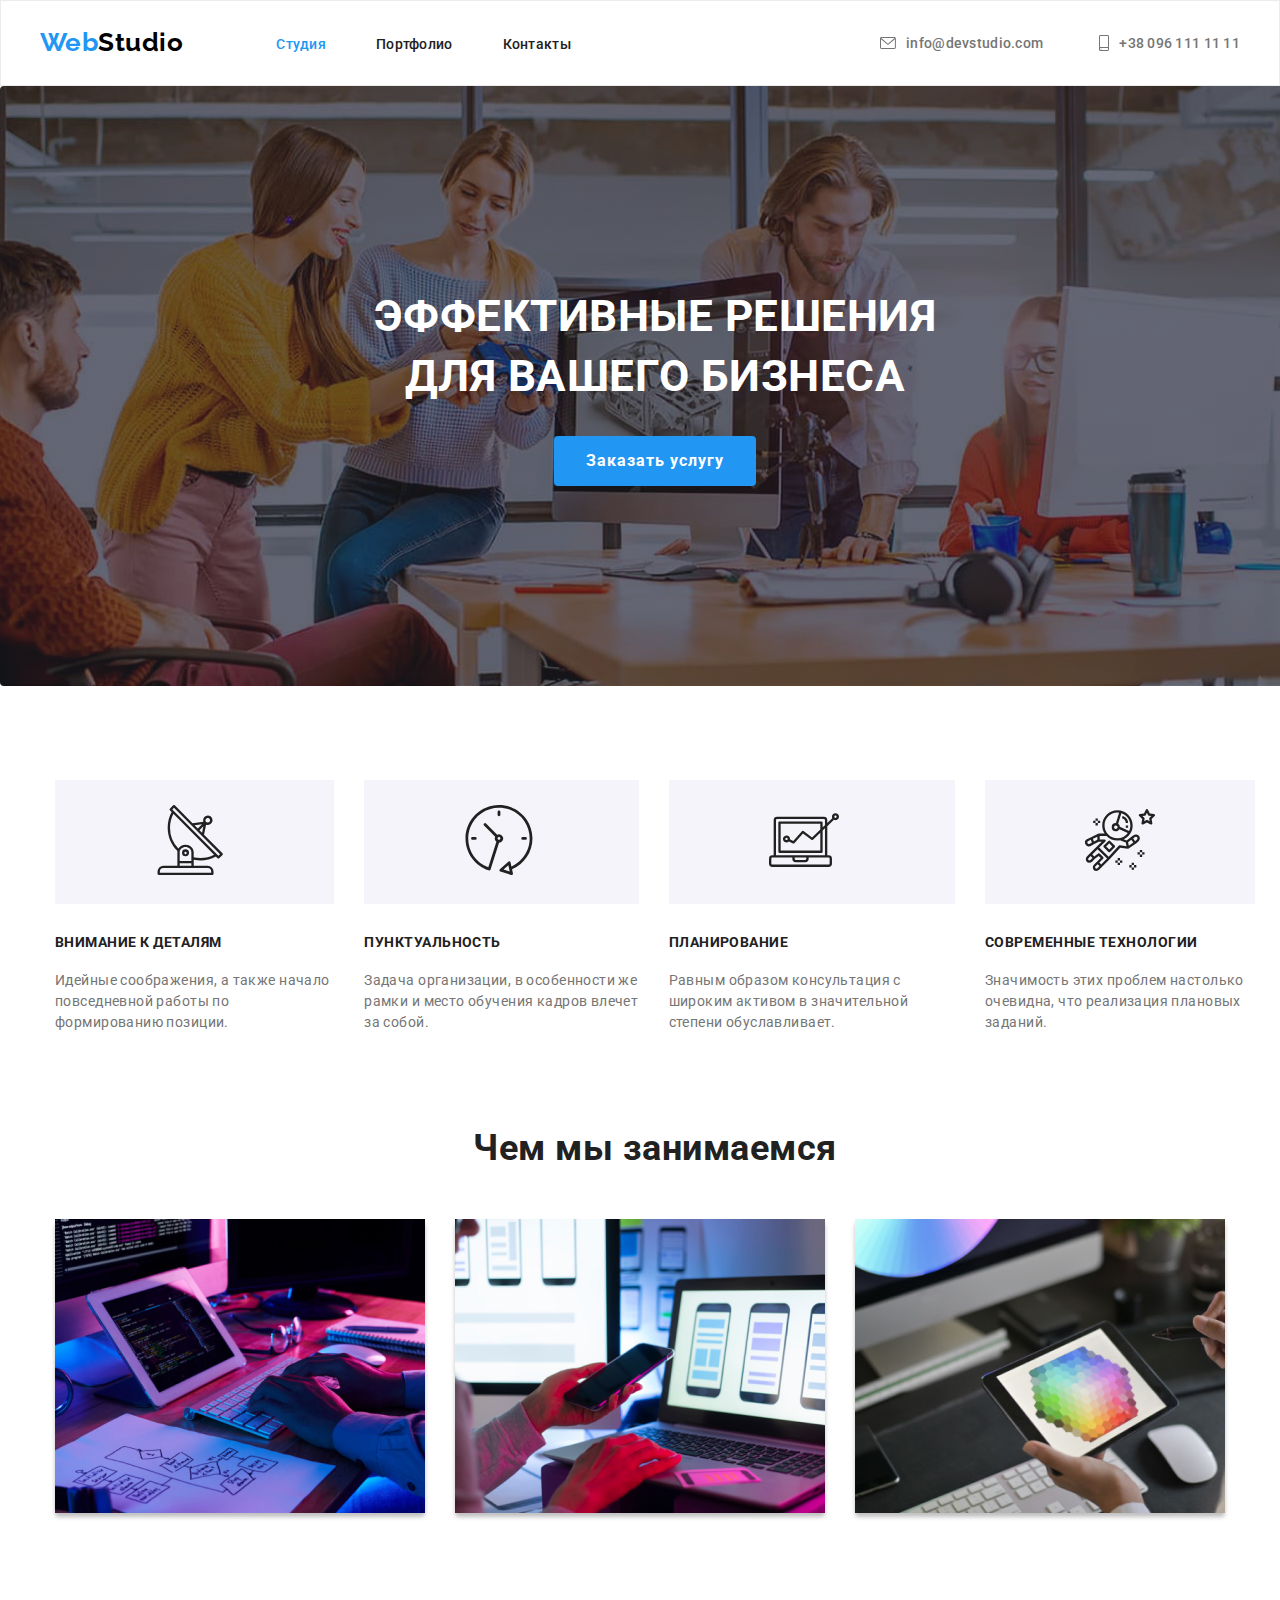
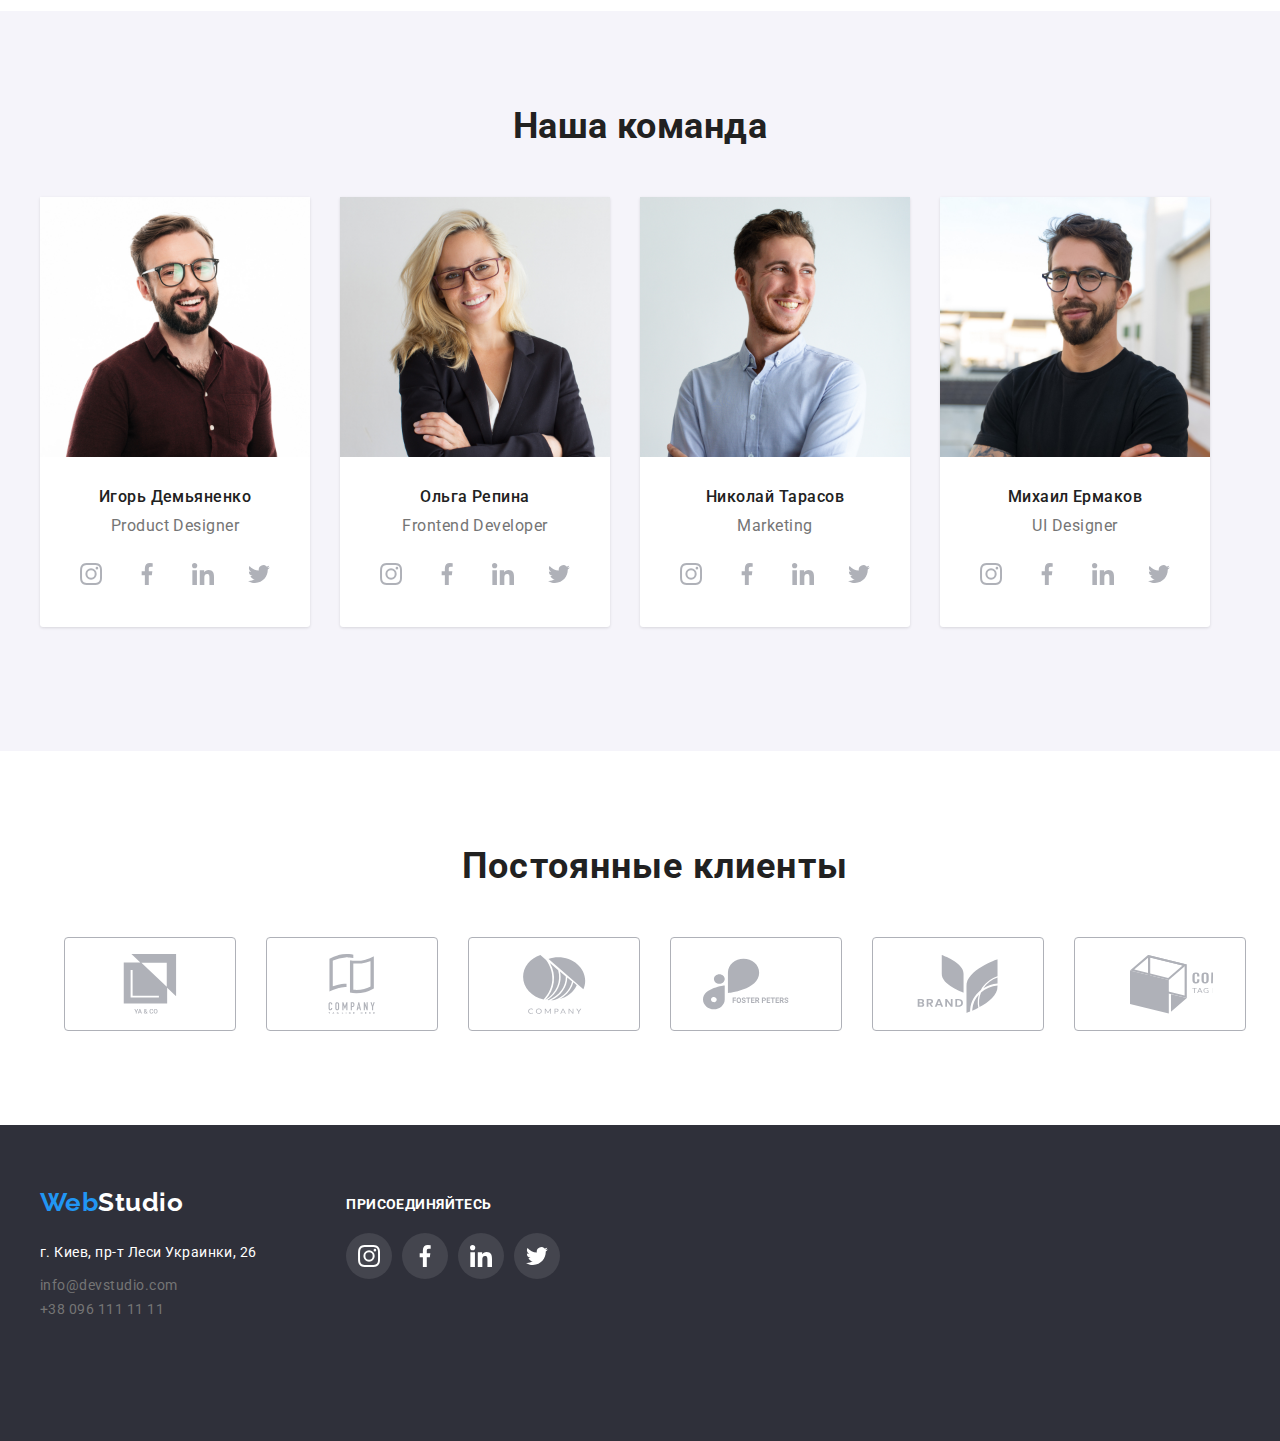
==== index.html @ a24ef48e "add files" ====
<!DOCTYPE html>
<html lang="ru">
  <head>
    <meta charset="UTF-8" />
    <meta http-equiv="X-UA-Compatible" content="IE=edge" />
    <meta name="viewport" content="width=e, initial-scale=1.0" />
    <title>WebStudio</title>
    <link
      rel="stylesheet"
      href="https://cdnjs.cloudflare.com/ajax/libs/modern-normalize/1.0.0/modern-normalize.min.css"
      integrity="sha512-ISS7cAi1PEhQ8jnbJpJZMd29NlhNj4AWYyLOSp2CE/CsHxTCu+r+t0D2yoJudVrd0/8fTVPUVDzY5Tvli75u/g=="
      crossorigin="anonymous"
      referrerpolicy="no-referrer"
    />
    <link rel="preconnect" href="https://fonts.gstatic.com" />
    <link
      href="https://fonts.googleapis.com/css2?family=Raleway:wght@400;500;700&family=Roboto:wght@400;500;700&display=swap"
      rel="stylesheet"
    />
    <link rel="stylesheet" href="./css/styles.css" />
  </head>
  <body>
    <!-- Header -->
    <header class="page-header">
      <nav class="container nav">
        <a href="#" class="logo">Web<span class="logo-part">Studio</span></a>
        <ul class="site-nav list">
          <li class="item"><a href="#" class="link current">Студия</a></li>
          <li class="item"><a href="./portfolio.html" class="link">Портфолио</a></li>
          <li class="item"><a href="#" class="link">Контакты</a></li>
        </ul>
        <ul class="list auth-nav">
          <li class="item-nav">
            <svg class="icons-nav link" width="16" height="20">
              <use href="./images/symbol-defs.svg#icon-envelope"></use>
            </svg>
            <a href="mailto:info@devstudio.com" class="link tel-mail"> info@devstudio.com</a>
          </li>
          <li class="item-nav">
            <svg class="icons-nav link" width="16" height="16">
              <use href="./images/symbol-defs.svg#icon-smartphone"></use>
            </svg>
            <a href="tel:+380961111111" class="link tel-mail">+38 096 111 11 11</a>
          </li>
        </ul>
      </nav>
    </header>
    <!-- Main -->
    <main>
      <!-- hero -->
      <section class="hero ">
        <div class="container">
          <h1 class="slogan">
            Эффективные решения <br />
            для вашего бизнеса
          </h1>
          <button class="button btn-primary" type="reset">Заказать услугу</button>
        </div>
      </section>
      <!-- hero benefits -->
      <section class="section">
        <div class="container">
          <ul class="list hero-discr">
            <li class="hero-container">
              <div class="hero-icons">
                <svg class="icons" width="70" height="70">
                  <use href="images/symbol-defs.svg#icon-attention"></use>
                </svg>
              </div>
              <h3 class="hero-items">Внимание к деталям</h3>
              <p class="hero-details">
                Идейные соображения, а также начало повседневной работы по формированию позиции.
              </p>
            </li>
            <li class="hero-container">
              <div class="hero-icons">
                <svg class="icons" width="70" height="70">
                  <use href="images/symbol-defs.svg#icon-clock-1"></use>
                </svg>
              </div>
              <h3 class="hero-items">Пунктуальность</h3>
              <p class="hero-details">
                Задача организации, в особенности же рамки и место обучения кадров влечет за собой.
              </p>
            </li>
            <li class="hero-container">
              <div class="hero-icons">
                <svg class="icons" width="70" height="70">
                  <use href="images/symbol-defs.svg#icon-Vector"></use>
                </svg>
              </div>
              <h3 class="hero-items">Планирование</h3>
              <p class="hero-details">
                Равным образом консультация с широким активом в значительной степени обуславливает.
              </p>
            </li>
            <li class="hero-container">
              <div class="hero-icons">
                <svg class="icons" width="70" height="70">
                  <use href="images/symbol-defs.svg#icon-astronaut"></use>
                </svg>
              </div>
              <h3 class="hero-items">Современные технологии</h3>
              <p class="hero-details">
                Значимость этих проблем настолько очевидна, что реализация плановых заданий.
              </p>
            </li>
          </ul>
        </div>
      </section>
      <!-- images -->
      <section class="section">
        <div class="container">
          <div class="images-container">
            <h2 class="about">Чем мы занимаемся</h2>
            <ul class="list images">
              <li class="image-item">
                <img src="images/img11.jpg" alt="разработка вебсайтов" width="370" />
              </li>
              <li class="image-item">
                <img src="images/img22.jpg" alt="адаптивный дизайн" width="370" />
              </li>
              <li class="image-item"><img src="images/img33.jpg" alt="дизайн" width="370" /></li>
            </ul>
          </div>
        </div>
      </section>
      <!--team -->
      <section class="team-container">
        <div class="container">
          <h2 class="our-team">Наша команда</h2>
          <ul class="list team">
            <li class="team-member">
              <img src="images/imgigor.jpg" alt="Игорь Демьяненко" width="270" />
              <h3 class="name">Игорь Демьяненко</h3>
              <p class="job">Product Designer</p>
              <ul class="list social-container">
                <li class="social-icons-list">
                  <a href="#" class="social-links">
                    <svg class="social-icons" width="44" height="44">
                      <use href="images/symbol-defs.svg#icon-instagram"></use>
                    </svg>
                  </a>
                </li>
                <li class="social-icons-list">
                  <a href="#" class="social-links">
                    <svg class="social-icons" width="44" height="44">
                      <use href="images/symbol-defs.svg#icon-facebook"></use>
                    </svg>
                  </a>
                </li>
                <li class="social-icons-list">
                  <a href="#" class="social-links">
                    <svg class="social-icons" width="44" height="44">
                      <use href="images/symbol-defs.svg#icon-linkedin"></use>
                    </svg>
                  </a>
                </li>
                <li class="social-icons-list">
                  <a href="#" class="social-links">
                    <svg class="social-icons" width="44" height="44">
                      <use href="images/symbol-defs.svg#icon-twitter"></use>
                    </svg>
                  </a>
                </li>
              </ul>
            </li>
            <li class="team-member">
              <img src="images/imgolga.jpg" alt="Ольга Репина" width="270" />
              <h3 class="name">Ольга Репина</h3>
              <p class="job">Frontend Developer</p>
              <ul class="list social-container">
                <li class="social-icons-list">
                  <a href="#" class="social-links">
                    <svg class="social-icons" width="44" height="44">
                      <use href="images/symbol-defs.svg#icon-instagram"></use>
                    </svg>
                  </a>
                </li>
                <li class="social-icons-list">
                  <a href="#" class="social-links">
                    <svg class="social-icons" width="44" height="44">
                      <use href="images/symbol-defs.svg#icon-facebook"></use>
                    </svg>
                  </a>
                </li>
                <li class="social-icons-list">
                  <a href="#" class="social-links">
                    <svg class="social-icons" width="44" height="44">
                      <use href="images/symbol-defs.svg#icon-linkedin"></use>
                    </svg>
                  </a>
                </li>
                <li class="social-icons-list">
                  <a href="#" class="social-links">
                    <svg class="social-icons" width="44" height="44">
                      <use href="images/symbol-defs.svg#icon-twitter"></use>
                    </svg>
                  </a>
                </li>
              </ul>
            </li>
            <li class="team-member">
              <img src="images/imgnik.jpg" alt="Николай Тарасов" width="270" />
              <h3 class="name">Николай Тарасов</h3>
              <p class="job">Marketing</p>
              <ul class="list social-container">
                <li class="social-icons-list">
                  <a href="#" class="social-links">
                    <svg class="social-icons" width="44" height="44">
                      <use href="images/symbol-defs.svg#icon-instagram"></use>
                    </svg>
                  </a>
                </li>
                <li class="social-icons-list">
                  <a href="#" class="social-links">
                    <svg class="social-icons" width="44" height="44">
                      <use href="images/symbol-defs.svg#icon-facebook"></use>
                    </svg>
                  </a>
                </li>
                <li class="social-icons-list">
                  <a href="#" class="social-links">
                    <svg class="social-icons" width="44" height="44">
                      <use href="images/symbol-defs.svg#icon-linkedin"></use>
                    </svg>
                  </a>
                </li>
                <li class="social-icons-list">
                  <a href="#" class="social-links">
                    <svg class="social-icons" width="44" height="44">
                      <use href="images/symbol-defs.svg#icon-twitter"></use>
                    </svg>
                  </a>
                </li>
              </ul>
            </li>
            <li class="team-member">
              <img src="images/imgmih.jpg" alt="Михаил Ермаков" width="270" />
              <h3 class="name">Михаил Ермаков</h3>
              <p class="job">UI Designer</p>
              <ul class="list social-container">
                <li class="social-icons-list">
                  <a href="#" class="social-links">
                    <svg class="social-icons" width="44" height="44">
                      <use href="images/symbol-defs.svg#icon-instagram"></use>
                    </svg>
                  </a>
                </li>
                <li class="social-icons-list">
                  <a href="#" class="social-links">
                    <svg class="social-icons" width="44" height="44">
                      <use href="images/symbol-defs.svg#icon-facebook"></use>
                    </svg>
                  </a>
                </li>
                <li class="social-icons-list">
                  <a href="#" class="social-links">
                    <svg class="social-icons" width="44" height="44">
                      <use href="images/symbol-defs.svg#icon-linkedin"></use>
                    </svg>
                  </a>
                </li>
                <li class="social-icons-list">
                  <a href="#" class="social-links">
                    <svg class="social-icons" width="44" height="44">
                      <use href="images/symbol-defs.svg#icon-twitter"></use>
                    </svg>
                  </a>
                </li>
              </ul>
            </li>
          </ul>
        </div>
      </section>

      <!--clients -->
      <section class="section">
        <div class="container">
          <div class="clients-container">
            <h2 class="about-clients">Постоянные клиенты</h2>
            <ul class="list clients">
              <li class="clients-list">
                <a href="#" class="icons-clients-list">
                  <svg class="icons-clients" width="106" height="60">
                    <use href="images/symbol-defs.svg#icon-client1"></use>
                  </svg>
                </a>
              </li>
              <li class="clients-list">
                <a href="#" class="icons-clients-list">
                  <svg class="icons-clients" width="106" height="60">
                    <use href="images/symbol-defs.svg#icon-client2"></use>
                  </svg>
                </a>
              </li>
              <li class="clients-list">
                <a href="#" class="icons-clients-list">
                  <svg class="icons-clients" width="106" height="60">
                    <use href="images/symbol-defs.svg#icon-client3"></use>
                  </svg>
                </a>
              </li>
              <li class="clients-list">
                <a href="#" class="icons-clients-list">
                  <svg class="icons-clients" width="106" height="60">
                    <use href="images/symbol-defs.svg#icon-client4"></use>
                  </svg>
                </a>
              </li>
              <li class="clients-list">
                <a href="#" class="icons-clients-list">
                  <svg class="icons-clients" width="106" height="60">
                    <use href="images/symbol-defs.svg#icon-client5"></use>
                  </svg>
                </a>
              </li>
              <li class="clients-list">
                <a href="#" class="icons-clients-list">
                  <svg class="icons-clients" width="106" height="60">
                    <use href="images/symbol-defs.svg#icon-client6"></use>
                  </svg>
                </a>
              </li>
            </ul>
          </div>
        </div>
      </section>
    </main>
    <!-- Footer -->
    <footer class="footer">
      <div class="container footer-container">
        <div class="adress-container">
          <a href="#" class="logo">Web<span class="logo-footer">Studio</span></a>
          <address class="address">
            <ul class="list">
              <li class="address-items">г. Киев, пр-т Леси Украинки, 26</li>
              <li>
                <a href="mailto:info@devstudio.com" class="address tel-mail">info@devstudio.com</a>
              </li>
              <li><a href="tel:+380961111111" class="address tel-mail">+38 096 111 11 11</a></li>
            </ul>
          </address>
        </div>
        <div class="social-footer">
          <a href="#" class="connect">присоединяйтесь</a>
          <ul class="list social-container">
            <li class="social-list-footer">
              <a href="#" class="social-links-footer">
                <svg class="social-icons-footer" width="44" height="44">
                  <use href="images/symbol-defs.svg#icon-instagram"></use>
                </svg>
              </a>
            </li>
            <li class="social-list-footer">
              <a href="#" class="social-links-footer">
                <svg class="social-icons-footer" width="44" height="44">
                  <use href="images/symbol-defs.svg#icon-facebook"></use>
                </svg>
              </a>
            </li>
            <li class="social-list-footer">
              <a href="#" class="social-links-footer">
                <svg class="social-icons-footer" width="44" height="44">
                  <use href="images/symbol-defs.svg#icon-linkedin"></use>
                </svg>
              </a>
            </li>
            <li class="social-list-footer">
              <a href="#" class="social-links-footer">
                <svg class="social-icons-footer" width="44" height="44">
                  <use href="images/symbol-defs.svg#icon-twitter"></use>
                </svg>
              </a>
            </li>
          </ul>
        </div>
      </div>
    </footer>
  </body>
</html>
---- css/styles.css ----
/* Colors */
:root {
  /* background */
  --secondary-background-color: #2196f3;
  --other-background-color: #f5f4fa;
  --social-links-color: #afb1b8;

  /* text */
  --primary-text-color: #212121;
  --secondary-text-color: #757575;

  /* other colors */
  --accent-color: #2196f3;
  --accent-color-background: #2f303a;
  --white-color: #ffffff;
  --black-color: #000000;
  --light-gray-color: #eeeeee;
  --btn-primary-color: #188ce8;
}

body {
  color: var(--primary-text-color);
  font-family: Roboto, sans-serif;
  font-style: normal;
  font-weight: normal;
  text-decoration: none;
  letter-spacing: 0.03em;
  padding: 0;
  margin: 0;
  text-align: center;
  width: 100%;
  fill: var(--secondary-text-color);
  align-items: center;
}
img {
  display: block;
}

h1,
h2,
h3,
h4,
h5,
h6,
p {
  padding: 0;
  margin: 0;
}

.list {
  list-style: none;
  text-decoration: none;
  padding: 0;
  margin: 0;
}

.container {
  width: 1200px;
  align-items: center;
  margin: 0 auto;
  padding-left: 15px;
  padding-right: 15px;
}

/* Header */
.page-header {
  background-color: var(--white-color);
  text-decoration: none;
  display: flex;
  margin: 0;
  padding: 0;
  align-items: center;
  text-align: center;
  border: 1px solid #ececec;
}

.nav {
  display: flex;
  align-items: center;
}
.logo {
  color: var(--accent-color);
  font-family: Raleway;
  font-weight: 700;
  font-size: 26px;
  line-height: 1.383;
  text-decoration: none;
  display: inline-block;
  margin-right: 93px;
}

.logo-part {
  color: var(--black-color);
  font-family: Raleway;
  font-weight: 700;
  line-height: 1.174;
}
.site-nav {
  display: flex;
  align-items: center;
}
.site-nav .link {
  padding-top: 32px;
  padding-bottom: 32px;
}
.item {
  margin-right: 50px;
  margin-left: auto;
  align-items: baseline;
  margin-bottom: 0;
}
.item:last-child {
  margin-right: 0;
}

.link {
  color: var(--primary-text-color);
  font-size: 14px;
  font-weight: 500;
  line-height: 1.143;
  text-decoration: none;
  letter-spacing: 0.02em;
  margin: 0;
  padding: 0;
}
.list .tel-mail {
  color: var(--secondary-text-color);
}

.current {
  color: var(--accent-color);
}

.link:hover,
.link:focus,
.link:active {
  color: var(--secondary-background-color);
}
.auth-nav {
  display: flex;
  align-items: center;
  padding-top: 32px;
  padding-bottom: 32px;
  margin-left: auto;
}
.item-nav {
  display: flex;
  align-items: center;
  margin-right: 50px;
  margin-left: auto;
  margin-bottom: 0;
  padding: 0;
}
.item-nav:last-child {
  margin-right: 0;
}
.icons-nav {
  align-items: center;
  margin-right: 10px;
  background-repeat: no-repeat;
  background-position: center;
  background-size: cover;
  display: inline-block;
  stroke-width: 0;
  stroke: currentColor;
}

.tel-mail .icons-nav {
  fill: currentColor;
}

/* fill: var(--secondary-text-color); */

.item-nav:hover,
.item-nav:active {
  fill: var(--accent-color);
  color: var(--secondary-background-color);
}
/* Hero section:  part 1 - slogan and btn */

.section {
  padding-top: 94px;
  padding-left: 15px;
  padding-right: 15px;
  max-width: 1600px;
  display: inline-block;
  align-items: center;
  width: 100%;
}

.hero {
  color: var(--white-color);
  background-color: var(--accent-color-background);
  background-image: linear-gradient(to left, rgba(47, 48, 58, 0.4), rgba(47, 48, 58, 0.4)),
    url('../images/overlay.jpg');
  background-repeat: no-repeat;
  background-position: center;
  background-size: cover;
  text-decoration: none;
  margin: 0;
  border-radius: 4px;
  padding-left: 15px;
  padding-right: 15px;
  max-width: 1600px;
  display: inline-block;
  align-items: center;
  width: 100%;
}
.slogan {
  font-size: 44px;
  line-height: 1.364;
  text-align: center;
  text-transform: uppercase;
  margin-top: 200px;
  margin-bottom: 30px;
}

/* Hero benefits:  part 2 - discription items */

.hero-discr {
  display: flex;
  flex-basis: calc(100% / 4 - 30px);
}
.hero-icons {
  padding: 25px 100px;
  margin-bottom: 30px;
  background-color: var(--other-background-color);
}
.icons {
  fill: var(--primary-text-color);
}

.hero-container {
  margin-right: 30px;
  text-align: left;
}
.hero-container:last-child {
  margin-right: 0;
}

.hero-items {
  font-size: 14px;
  font-style: normal;
  font-weight: 700;
  line-height: 1.142;
  text-transform: uppercase;
  margin-bottom: 10px;
}
.hero-details {
  font-size: 14px;
  line-height: 1.5;
  padding-top: 10px;
  letter-spacing: 0.03em;
  color: var(--secondary-text-color);
}

/* section presentation */
.about {
  font-size: 36px;
  font-weight: 700;
  line-height: 1.167;
  margin-bottom: 50px;
}
.images {
  display: flex;
  flex-basis: calc(100% / 3 - 30px);
}
.images .image-item {
  margin-right: 30px;
  box-shadow: 0px 4px 4px 0px #00000040;
  border-radius: 4px;
}

.image-item:last-child {
  margin-right: 0;
}
/* section team */
.team-container {
  background-color: var(--other-background-color);
  text-decoration: none;
  margin-top: 94px;
  padding-bottom: 94px;
}

.our-team {
  color: var(--primary-text-color);
  font-size: 36px;
  font-weight: 700;
  line-height: 1.167;
  text-align: center;
  padding-top: 94px;
  margin-bottom: 50px;
}
.team {
  display: flex;
  margin-top: 50px;
  flex-basis: calc(100% / 4 - 30px);
  padding-bottom: 30px;
}
.team-member {
  background-color: var(--white-color);
  text-decoration: none;
  margin-right: 30px;
  box-shadow: 0px 1px 3px 0px #0000001f;
  border-bottom-left-radius: 3px;
  border-bottom-right-radius: 3px;
  padding-bottom: 30px;
}

.team-member:last-child {
  margin-right: 0;
}
.name {
  font-size: 16px;
  font-weight: 500;
  line-height: 1.187;
  text-align: center;
  margin-bottom: 10px;
  padding-top: 30px;
}
.job {
  font-size: 16px;
  line-height: 1.187;
  text-align: center;
  margin-bottom: 16px;
  color: var(--secondary-text-color);
}

.social-container {
  display: flex;
  justify-content: center;
  align-items: center;
  padding: 0;
  flex-basis: calc(100% / 6 - 10px);
}
.social-icons-list {
  margin-left: 10px;
}
li.social-icons-list:first-child {
  margin-left: 0;
}

.social-links {
  display: flex;
  align-items: center;
  padding: 12px;
  border-radius: 50%;
  align-items: center;
  fill: var(--social-links-color);
}

.social-icons {
  width: 22px;
  height: 22px;
}
.social-links:hover,
.social-links:focus {
  fill: var(--white-color);
  background-color: var(--accent-color);
}
/*clients  */
.about-clients {
  font-family: Roboto;
  font-size: 36px;
  font-weight: 700;
  line-height: 1.167;
  letter-spacing: 0.03em;
  text-align: center;
  margin-bottom: 50px;
}
.clients {
  display: flex;
  align-items: center;
  justify-content: center;
  margin-bottom: 94px;
}

.clients-list {
  display: flex;
  align-items: center;
  justify-content: center;
  width: 170px;
  height: 92px;
  border-radius: 4px;
  margin-right: 30px;
  border: 1px solid var(--social-links-color);
}
.clients-list:last-child {
  margin-right: 0;
}
.icons-clients-list {
  fill: var(--social-links-color);
  list-style: none;
  text-decoration: none;
  display: flex;
  align-items: center;
  padding: 16px 32px;
}
.clients-list:hover,
.clients-list:focus,
.icons-clients-list:hover,
.icons-clients-list:focus {
  border-color: var(--accent-color);
  fill: var(--accent-color);
}

/* Buttons */
.btn-container {
  display: flex;
  justify-content: center;
}

.button {
  cursor: pointer;
  text-decoration: none;
  font-family: inherit;
  outline: none;
  border: none;
}

.btn-primary {
  background-color: var(--accent-color);
  color: var(--white-color);
  font-size: 16px;
  font-weight: 700;
  line-height: 1.85;
  letter-spacing: 0.06em;
  text-align: center;
  padding: 10px 32px;
  outline: none;
  border: none;
  border-radius: 4px;
  margin-bottom: 200px;
}
.btn-primary:hover,
.btn-primary:active {
  background-color: var(--btn-primary-color);
}
.btn {
  font-size: 16px;
  font-weight: 500;
  line-height: 1.625;
  text-align: center;
  background-color: var(--other-background-color);
  color: var(--primary-text-color);
  padding: 6px 22px;

  border: none;
  border-radius: 4px;
}
.btn-list {
  margin-left: 8px;
}
.btn-list:first-child {
  margin-left: 0;
}

.btn:focus,
.btn:hover,
.btn:active {
  background-color: var(--accent-color);
  color: var(--white-color);
  box-shadow: 0px 4px 4px 0px #00000040;
}

/* Portfolio */
.projects-container {
  display: flex;
  flex-wrap: wrap;
  margin-top: 50px;
  margin-bottom: 94px;
  align-items: center;
  width: 1200px;
}

.projects {
  text-decoration: none;
  border: 1px solid #eeeeee;
  margin-right: 30px;
  margin-bottom: 30px;
}
.projects:hover {
  box-shadow: 0px 4px 4px 0px #00000040;
}

.projects:nth-child(3n) {
  margin-right: 0;
}
.projects:nth-last-child(-n + 3) {
  margin-bottom: 0;
}

.web {
  color: var(--primary-text-color);
  font-size: 18px;
  font-weight: 700;
  line-height: 2;
  letter-spacing: 0.06em;
  text-align: left;
  padding: 20px 24px 2px 24px;
}
.web-example {
  color: var(--secondary-text-color);
  font-size: 16px;
  line-height: 1.875;
  text-align: left;
  padding: 2px 24px 20px 24px;
}

.visually-hidden:not(:focus):not(:active) {
  width: 1px;
  height: 1px;
  margin: -1px;
  border: 0;
  padding: 0;
  white-space: nowrap;
  clip-path: inset(100%);
  clip: rect(0 0 0 0);
  overflow: hidden;
}
/* Footer */
.footer {
  background-color: var(--accent-color-background);
  text-decoration: none;
  text-align: left;
  padding-top: 60px;
  padding-bottom: 60px;
}
.footer-container {
  display: flex;
  align-items: flex-start;
}
.adress-container {
  margin-right: 70px;
}
.logo-footer {
  font-weight: bold;
  font-family: Raleway;
  font-size: 26px;
  text-decoration: none;
  color: var(--white-color);
}
.address-items {
  padding-top: 20px;
  padding-bottom: 9px;
}
.address {
  padding-bottom: 60px;
}

.address {
  font-family: Roboto;
  color: var(--white-color);
  font-size: 14px;
  line-height: 1.714;
  font-style: normal;
}
.tel-mail {
  text-decoration: none;
  color: rgba(255, 255, 255, 0.6);
}
.address.tel-mail:hover {
  cursor: pointer;
}

.connect {
  font-family: Roboto;
  font-size: 14px;
  font-style: normal;
  font-weight: 700;
  line-height: 1.14;
  letter-spacing: 0.03em;
  text-transform: uppercase;
  color: var(--white-color);
  padding-top: 12px;
  text-decoration: none;
  display: block;
  margin-bottom: 20px;
}

.social-links-footer {
  display: flex;
  align-items: center;
  padding: 12px;
  border-radius: 50%;
  fill: var(--white-color);
  background: rgba(255, 255, 255, 0.1);
}

.social-list-footer {
  margin-right: 10px;
}
.social-list-footer:last-child {
  margin-right: 0;
}

.social-icons-footer {
  width: 22px;
  height: 22px;
}
.social-links-footer:hover,
.social-links-footer:focus {
  background-color: var(--accent-color);
}
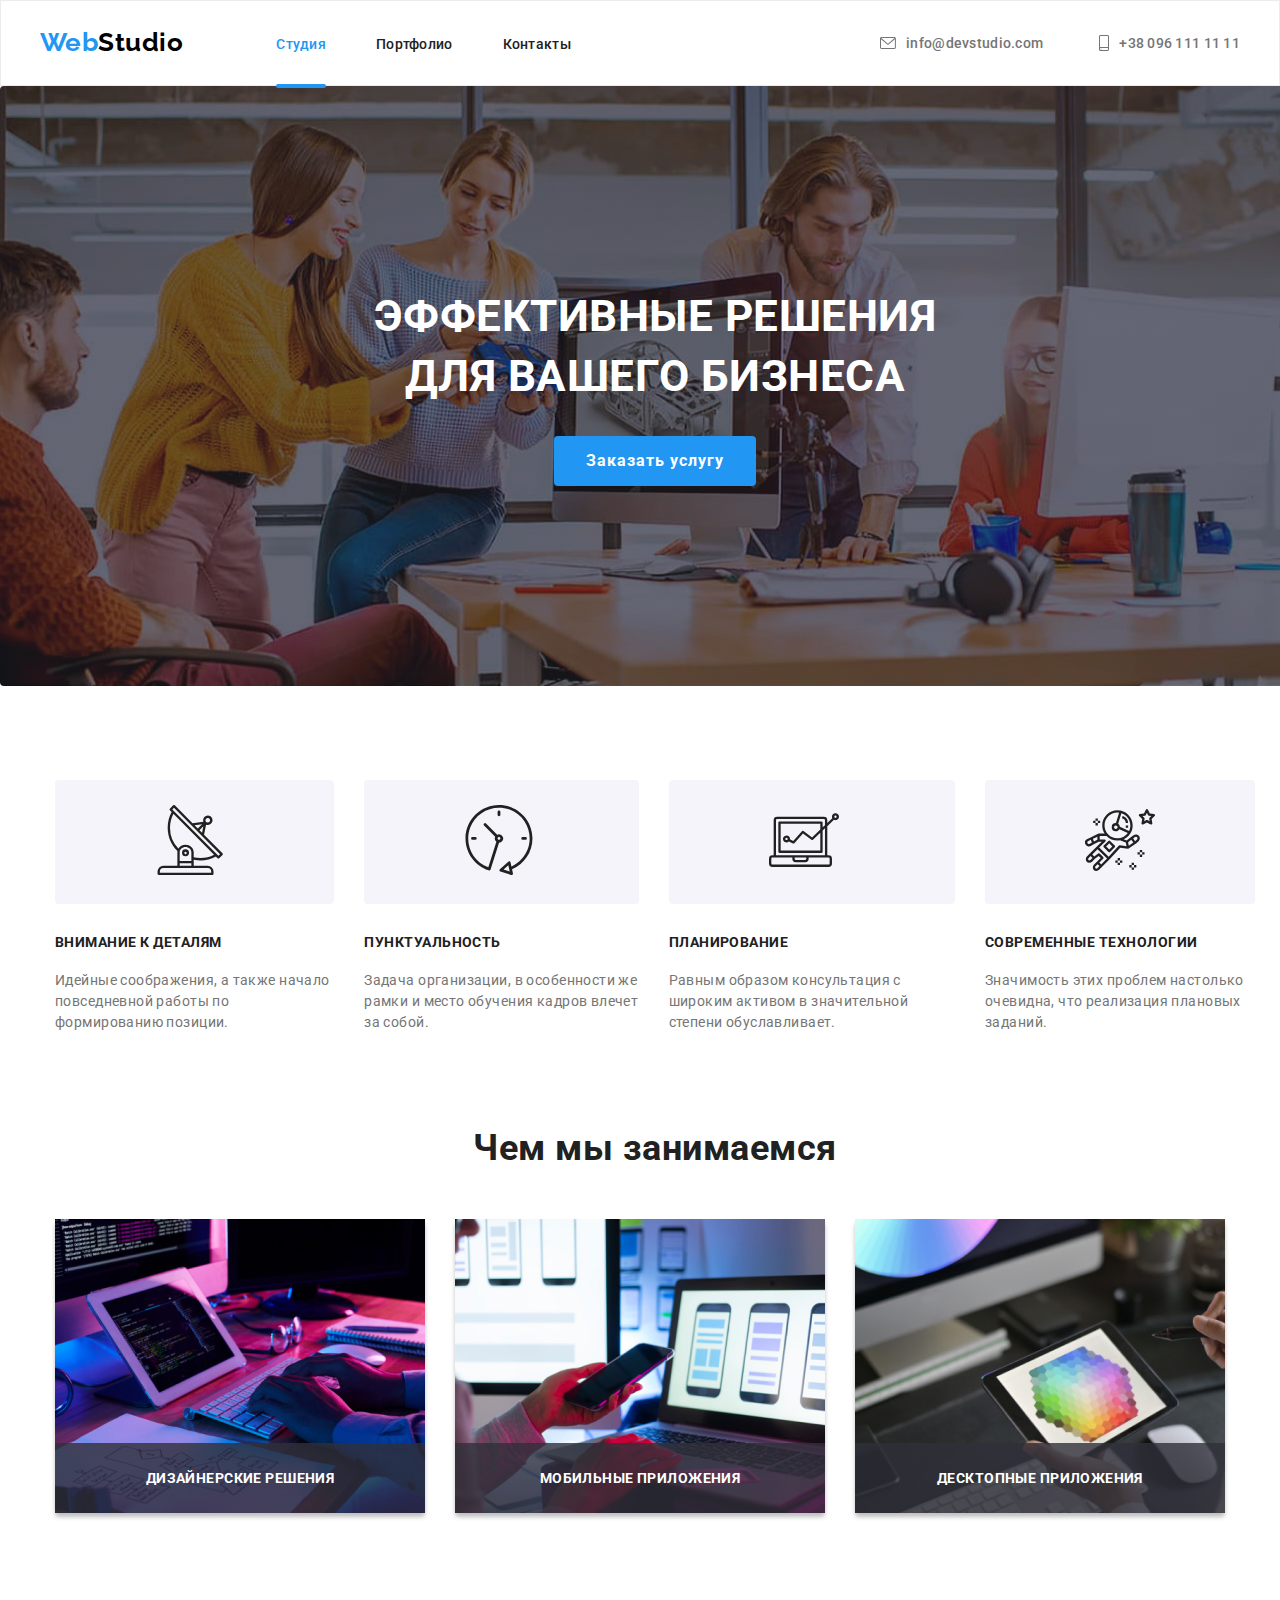
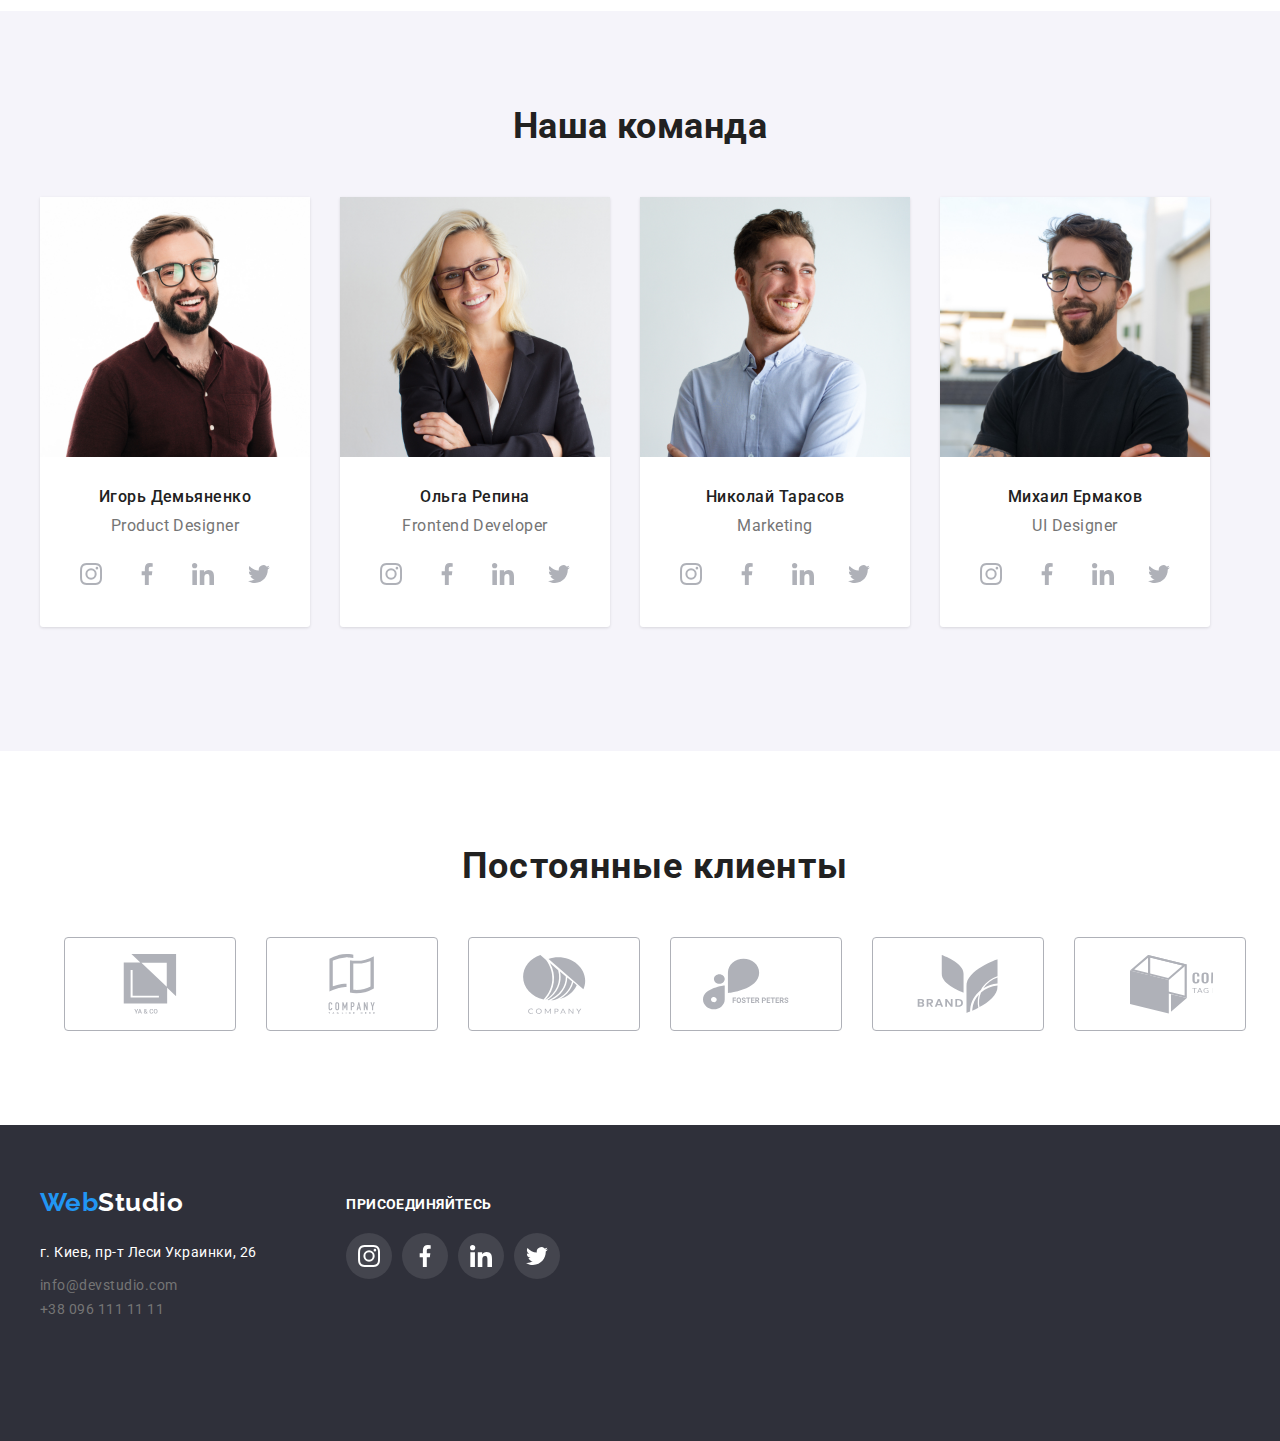
==== commit 944043bb: "add modal" ====
--- a/index.html
+++ b/index.html
@@ -54,7 +54,7 @@
             Эффективные решения <br />
             для вашего бизнеса
           </h1>
-          <button class="button btn-primary" type="reset">Заказать услугу</button>
+          <button class="button btn-primary" type="reset" data-modal-open>Заказать услугу</button>
         </div>
       </section>
       <!-- hero benefits -->
@@ -115,12 +115,18 @@
             <h2 class="about">Чем мы занимаемся</h2>
             <ul class="list images">
               <li class="image-item">
+                <p class="image-name">Дизайнерские решения</p>
                 <img src="images/img11.jpg" alt="разработка вебсайтов" width="370" />
               </li>
               <li class="image-item">
+                <p class="image-name">Мобильные приложения</p>
                 <img src="images/img22.jpg" alt="адаптивный дизайн" width="370" />
-              </li>
-              <li class="image-item"><img src="images/img33.jpg" alt="дизайн" width="370" /></li>
+              </li >
+                  
+              <li class="image-item">
+                 <p class="image-name">Десктопные приложения</p>
+                <img src="images/img33.jpg" alt="дизайн" width="370" />
+              </li>
             </ul>
           </div>
         </div>
@@ -377,5 +383,18 @@
         </div>
       </div>
     </footer>
+
+    <div class="backdrop is-hidden" data-modal>
+        <div class="modal " id="modal">
+            <div class="modal-content" id="modal-content">
+              <button class="icons-close" type="reset" data-modal-close>
+                <svg class="icons-close " width="30" height="30">
+                  <use href="./images/symbol-defs.svg#icon-close"></use>
+                </svg>
+              </button>
+            </div>
+        </div>
+    </div>
+    <script src="./js/modal.js"></script>
   </body>
 </html>
--- a/css/styles.css
+++ b/css/styles.css
@@ -114,6 +114,7 @@
 }
 
 .link {
+  position: relative;
   color: var(--primary-text-color);
   font-size: 14px;
   font-weight: 500;
@@ -122,6 +123,7 @@
   letter-spacing: 0.02em;
   margin: 0;
   padding: 0;
+  transition: color 250ms cubic-bezier(0.4, 0, 0.2, 1);
 }
 .list .tel-mail {
   color: var(--secondary-text-color);
@@ -129,6 +131,17 @@
 
 .current {
   color: var(--accent-color);
+}
+
+.current:after {
+  position: absolute;
+  content: '';
+  display: block;
+  width: 100%;
+  height: 4px;
+  background-color: var(--accent-color);
+  border-radius: 2px;
+  margin-top: 31px;
 }
 
 .link:hover,
@@ -150,6 +163,7 @@
   margin-left: auto;
   margin-bottom: 0;
   padding: 0;
+  transition: color 250ms cubic-bezier(0.4, 0, 0.2, 1), fill 250ms cubic-bezier(0.4, 0, 0.2, 1);
 }
 .item-nav:last-child {
   margin-right: 0;
@@ -225,6 +239,8 @@
   padding: 25px 100px;
   margin-bottom: 30px;
   background-color: var(--other-background-color);
+  border-radius: 4px;
+  border-color: rgba(245, 244, 250, 1);
 }
 .icons {
   fill: var(--primary-text-color);
@@ -237,7 +253,13 @@
 .hero-container:last-child {
   margin-right: 0;
 }
-
+.hero-icons:hover,
+.hero-icons:focus,
+.icons:hover,
+.icons:focus {
+  border-color: var(--accent-color);
+  fill: var(--accent-color);
+}
 .hero-items {
   font-size: 14px;
   font-style: normal;
@@ -265,6 +287,28 @@
   display: flex;
   flex-basis: calc(100% / 3 - 30px);
 }
+.image-item {
+  position: relative;
+}
+
+.image-name {
+  position: absolute;
+  left: 0;
+  bottom: 0;
+  width: 100%;
+  display: block;
+  font-size: 14px;
+  font-weight: 700;
+  line-height: 1.143;
+  letter-spacing: 0.03em;
+  text-align: center;
+  color: var(--white-color);
+  text-transform: uppercase;
+  background-color: rgba(47, 48, 58, 0.8);
+  padding-top: 27px;
+  padding-bottom: 27px;
+}
+
 .images .image-item {
   margin-right: 30px;
   box-shadow: 0px 4px 4px 0px #00000040;
@@ -347,6 +391,8 @@
   border-radius: 50%;
   align-items: center;
   fill: var(--social-links-color);
+  transition: background-color 250ms cubic-bezier(0.4, 0, 0.2, 1),
+    fill 250ms cubic-bezier(0.4, 0, 0.2, 1);
 }
 
 .social-icons {
@@ -384,6 +430,7 @@
   border-radius: 4px;
   margin-right: 30px;
   border: 1px solid var(--social-links-color);
+  transition: border-color 250ms cubic-bezier(0.4, 0, 0.2, 1);
 }
 .clients-list:last-child {
   margin-right: 0;
@@ -395,6 +442,7 @@
   display: flex;
   align-items: center;
   padding: 16px 32px;
+  transition: fill 250ms cubic-bezier(0.4, 0, 0.2, 1);
 }
 .clients-list:hover,
 .clients-list:focus,
@@ -431,6 +479,7 @@
   border: none;
   border-radius: 4px;
   margin-bottom: 200px;
+  transition: background-color 250ms cubic-bezier(0.4, 0, 0.2, 1);
 }
 .btn-primary:hover,
 .btn-primary:active {
@@ -444,9 +493,10 @@
   background-color: var(--other-background-color);
   color: var(--primary-text-color);
   padding: 6px 22px;
-
   border: none;
   border-radius: 4px;
+  transition: background-color 250ms cubic-bezier(0.4, 0, 0.2, 1),
+    color 250ms cubic-bezier(0.4, 0, 0.2, 1), box-shadow 250ms cubic-bezier(0.4, 0, 0.2, 1);
 }
 .btn-list {
   margin-left: 8px;
@@ -463,6 +513,48 @@
   box-shadow: 0px 4px 4px 0px #00000040;
 }
 
+/* Modal */
+.backdrop {
+  position: fixed;
+  top: 0;
+  left: 0;
+  width: 100vw;
+  height: 100vh;
+  background: rgba(0, 0, 0, 0.2);
+}
+.modal {
+  position: relative;
+  top: 50%;
+  left: 50%;
+  transform: translate(-50%, -50%);
+  width: 528px;
+  height: 581px;
+  background-color: var(--white-color);
+}
+
+/* .modal-content {
+  position: absolute;
+  display: flex;
+  justify-content: center;
+  align-items: center;
+  border-radius: 4px;
+  box-shadow: 0px 2px 1px 0px #00000033;
+  box-shadow: 0px 1px 1px 0px #00000024;
+  box-shadow: 0px 1px 3px 0px #0000001f;
+} */
+.icons-close {
+  position: absolute;
+  box-sizing: border-box;
+  top: 8px;
+  right: 8px;
+  border: 1px solid rgba(255, 255, 255, 1);
+  fill: none;
+  cursor: pointer;
+}
+.backdrop.is-hidden {
+  opacity: 0;
+  pointer-events: none;
+}
 /* Portfolio */
 .projects-container {
   display: flex;
@@ -478,14 +570,57 @@
   border: 1px solid #eeeeee;
   margin-right: 30px;
   margin-bottom: 30px;
-}
-.projects:hover {
+  transition: box-shadow 250ms cubic-bezier(0.4, 0, 0.2, 1);
+}
+.projects:hover,
+.projects:focus {
   box-shadow: 0px 4px 4px 0px #00000040;
 }
+.project-overlay {
+  position: relative;
+  overflow: hidden;
+}
+
+.project-info {
+  position: absolute;
+  top: 0;
+  left: 0;
+  width: 100%;
+  height: auto;
+  transform: translateY(100%);
+  display: flex;
+  align-items: center;
+  padding: 63px 24px;
+  font-size: 18px;
+  font-weight: 400;
+  line-height: 1.55;
+  letter-spacing: 0.03em;
+  text-align: left;
+  transition: transform 250ms cubic-bezier(0.4, 0, 0.2, 1);
+  opacity: 0;
+  color: var(--white-color);
+  background-color: var(--secondary-background-color);
+}
+.project-overlay:hover .project-info {
+  transform: translateY(0);
+  opacity: 1;
+}
+/* 2 option  .project-info {
+  position: absolute;
+  bottom: -100%;
+  left: 0;
+  width: 100%;
+...
+}
+.project-overlay:hover .project-info {
+  transform: translateY(-100%);
+  opacity: 1;
+} */
 
 .projects:nth-child(3n) {
   margin-right: 0;
 }
+
 .projects:nth-last-child(-n + 3) {
   margin-bottom: 0;
 }
@@ -558,6 +693,7 @@
 .tel-mail {
   text-decoration: none;
   color: rgba(255, 255, 255, 0.6);
+  transition: cursor 250ms cubic-bezier(0.4, 0, 0.2, 1);
 }
 .address.tel-mail:hover {
   cursor: pointer;
@@ -576,6 +712,7 @@
   text-decoration: none;
   display: block;
   margin-bottom: 20px;
+  cursor: auto;
 }
 
 .social-links-footer {
@@ -597,6 +734,7 @@
 .social-icons-footer {
   width: 22px;
   height: 22px;
+  transition: background-color 250ms cubic-bezier(0.4, 0, 0.2, 1);
 }
 .social-links-footer:hover,
 .social-links-footer:focus {
